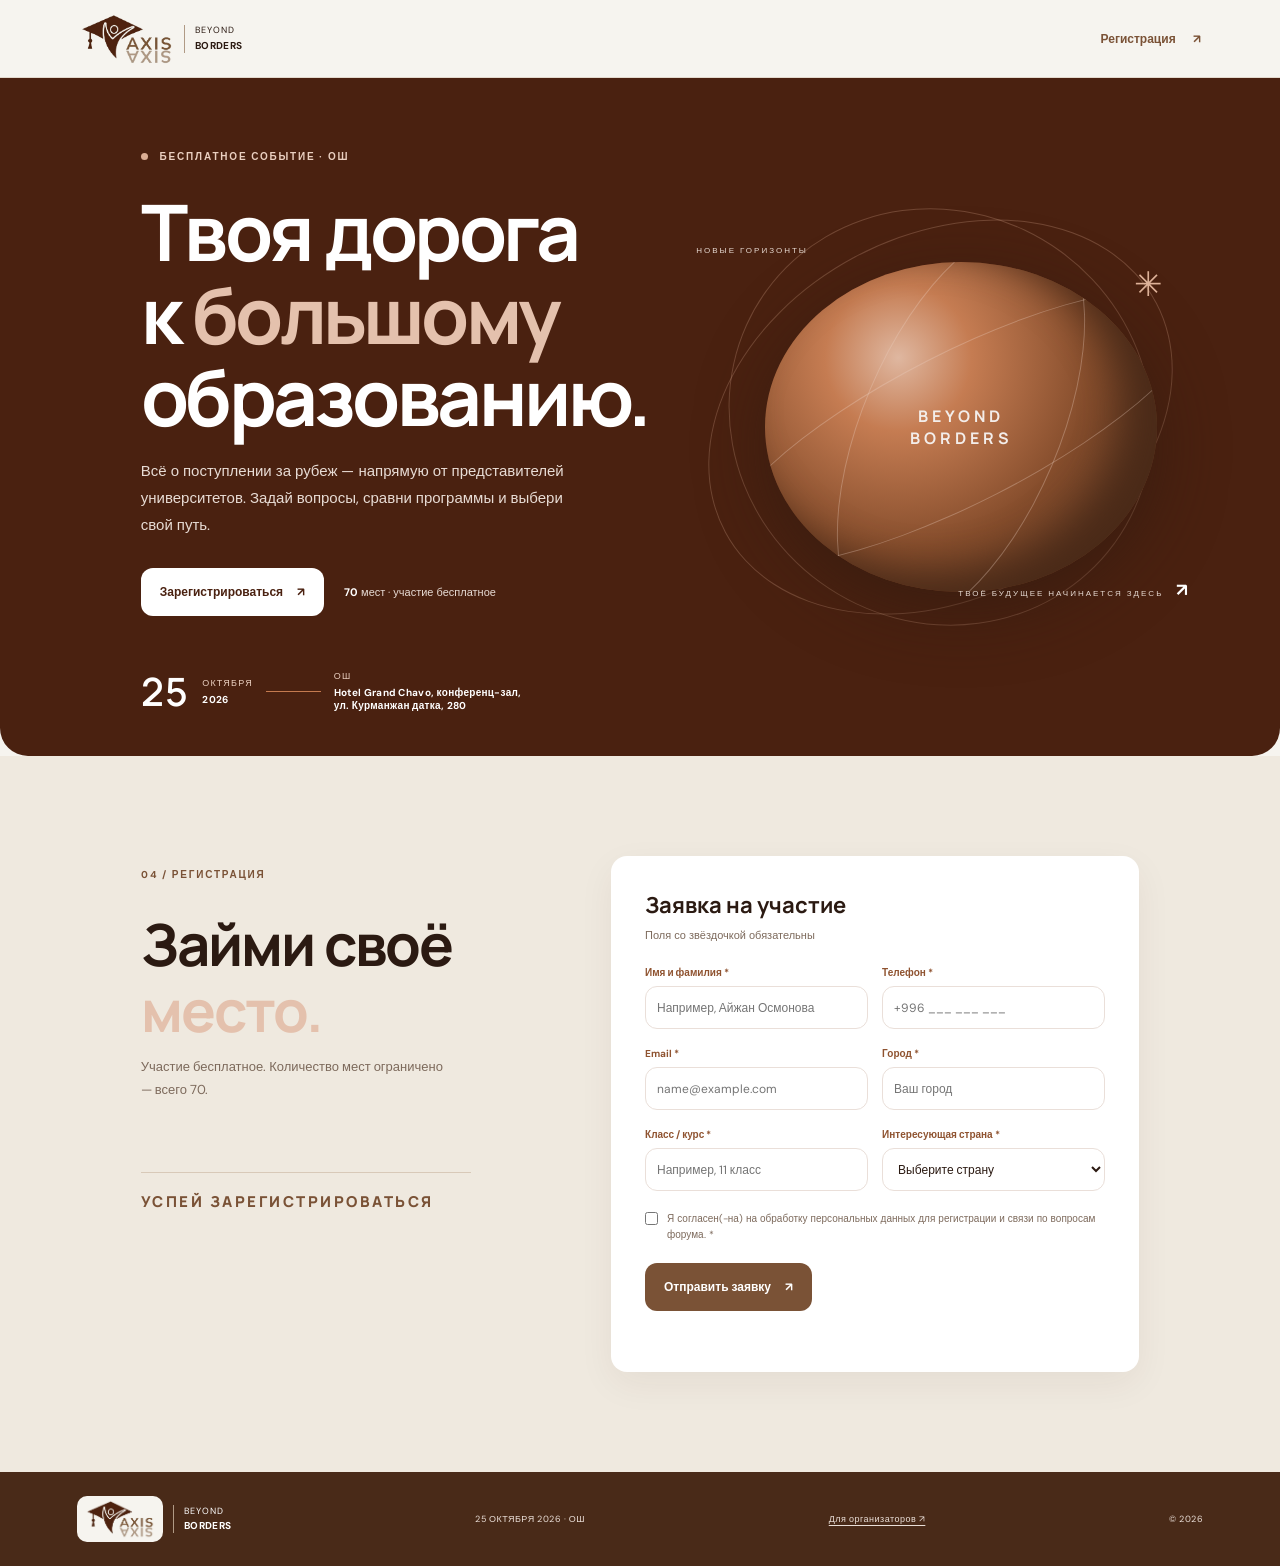
==== index.html @ db264071 "Add files via upload" ====
<!doctype html>
<html lang="ru">
<head>
  <meta charset="utf-8"><meta name="viewport" content="width=device-width,initial-scale=1">
  <meta name="theme-color" content="#f6f4ef"><meta name="description" content="Бесплатный форум BEYOND BORDERS — 25 октября 2026 года в Оше, Hotel Grand Chavo.">
  <title>BEYOND BORDERS — форум AXIS — Ош, 25 октября 2026</title>
  <link rel="icon" href="logo.png"><link rel="stylesheet" href="style.css">
</head>
<body>
<header class="topbar"><a class="brand" href="#home" aria-label="Главная"><img class="logo" src="logo.png" alt="AXIS"><span class="brand-rule"></span><span>BEYOND<br><b>BORDERS</b></span></a><a class="nav-cta" href="#register">Регистрация <span>↗</span></a></header>
<main id="home">
<section class="hero"><div class="hero-inner"><div class="eyebrow"><i></i> БЕСПЛАТНОЕ СОБЫТИЕ · ОШ</div><h1>Твоя дорога<br>к <em>большому</em><br>образованию.</h1><p class="hero-copy">Всё о поступлении за рубеж — напрямую от представителей университетов. Задай вопросы, сравни программы и выбери свой путь.</p><div class="hero-actions"><a class="button button-light" href="#register">Зарегистрироваться <span>↗</span></a><span class="seats"><b>70</b> мест · участие бесплатное</span></div><div class="hero-date"><span>25</span><span>ОКТЯБРЯ<br><b>2026</b></span><span class="date-line"></span><span>ОШ<br><b>Hotel Grand Chavo, конференц-зал,<br>ул. Курманжан датка, 280</b></span></div></div><div class="hero-art" aria-hidden="true"><div class="orbit orbit-one"></div><div class="orbit orbit-two"></div><div class="globe"><span>BEYOND<br>BORDERS</span></div><div class="art-label label-top">НОВЫЕ ГОРИЗОНТЫ</div><div class="art-label label-bottom">ТВОЁ БУДУЩЕЕ НАЧИНАЕТСЯ ЗДЕСЬ <b>↗</b></div><div class="art-cross">✳</div></div></section>
<section class="register section" id="register"><div class="register-copy"><div class="section-kicker">04 / РЕГИСТРАЦИЯ</div><h2>Займи своё<br><em>место.</em></h2><p>Участие бесплатное. Количество мест ограничено — всего 70.</p><div class="capacity"><b class="hurry">УСПЕЙ ЗАРЕГИСТРИРОВАТЬСЯ</b></div></div><form id="registrationForm" class="form-card"><h3>Заявка на участие</h3><p class="form-sub">Поля со звёздочкой обязательны</p><div class="form-grid"><label>Имя и фамилия *<input name="name" required autocomplete="name" placeholder="Например, Айжан Осмонова"></label><label>Телефон *<input name="phone" required type="tel" autocomplete="tel" placeholder="+996 ___ ___ ___"></label><label>Email *<input name="email" type="email" required autocomplete="email" placeholder="name@example.com"></label><label>Город *<input name="city" required autocomplete="address-level2" placeholder="Ваш город"></label><label>Класс / курс *<input name="grade" required placeholder="Например, 11 класс"></label><label>Интересующая страна *<select name="country" required><option value="" disabled selected>Выберите страну</option><option>Великобритания</option><option>Германия</option><option>Турция</option><option>Южная Корея</option><option>США</option><option>Канада</option><option>Япония</option><option>Китай</option><option>Другая страна</option><option>Пока не определился(-ась)</option></select></label></div><label class="consent"><input name="consent" type="checkbox" required><span>Я согласен(-на) на обработку персональных данных для регистрации и связи по вопросам форума. *</span></label><button class="button button-blue" type="submit">Отправить заявку <span>↗</span></button><p class="form-message" id="formMessage" role="status" aria-live="polite"></p></form></section>
</main><footer><a class="brand footer-brand" href="#home"><img class="logo" src="logo.png" alt="AXIS"><span class="brand-rule"></span><span>BEYOND<br><b>BORDERS</b></span></a><span>25 ОКТЯБРЯ 2026 · ОШ</span><a href="organizers.html">Для организаторов ↗</a><span>© 2026</span></footer><script src="config.js"></script><script src="app.js"></script></body></html>
---- style.css ----
@import url('https://fonts.googleapis.com/css2?family=DM+Sans:wght@400;500;600;700&family=Manrope:wght@400;500;600;700;800&display=swap');
:root{--navy:#603720;--blue:#884e2d;--ink:#3e2415;--muted:#b96b3e;--pale:#f9f6f4;--line:#ebe1db;--white:#fff}*{box-sizing:border-box}html{scroll-behavior:smooth;scroll-padding-top:85px}body{margin:0;color:var(--ink);font-family:'DM Sans',Arial,sans-serif}a{color:inherit;text-decoration:none}.topbar{height:78px;padding:0 6.2%;display:flex;align-items:center;justify-content:space-between;background:#fff}.brand{display:flex;align-items:center;gap:10px;font-size:9px;letter-spacing:1px;line-height:1.5}.brand b{font-size:10px;letter-spacing:.4px}.brand-mark{display:grid;place-items:center;width:36px;height:36px;color:white;background:var(--navy);font:800 14px Manrope}.topbar nav{display:flex;gap:35px;font-size:12px;color:#9b5933}.topbar nav a:hover,.footer-brand:hover{color:var(--blue)}.nav-cta{color:var(--blue);font-size:12px;font-weight:700}.nav-cta span,.button span{padding-left:14px}.hero{min-height:590px;background:var(--navy);color:#fff;position:relative;overflow:hidden;padding:72px 11% 38px;display:flex}.hero-inner{position:relative;z-index:2;width:54%;max-width:590px}.eyebrow,.section-kicker{font-size:10px;letter-spacing:1.8px;font-weight:700}.eyebrow{color:#eacfc0}.eyebrow i{display:inline-block;width:7px;height:7px;background:#dbae94;border-radius:50%;margin-right:8px}.hero h1,.register h2{font:700 clamp(46px,6.3vw,78px)/1.06 Manrope,sans-serif;letter-spacing:-3.5px;margin:27px 0 20px}.hero h1 em,.register h2 em{font-style:normal;color:#e4c1ad}.hero-copy{font-size:15px;line-height:1.8;color:#e8dcd5;max-width:425px}.hero-actions{display:flex;align-items:center;gap:20px;margin-top:29px}.button{border:0;display:inline-flex;justify-content:space-between;align-items:center;cursor:pointer;font:700 12px 'DM Sans';padding:16px 19px}.button-light{background:#fff;color:var(--navy)}.button:hover{transform:translateY(-1px)}.seats{font-size:11px;color:#e8dcd5}.seats b{color:#fff}.hero-date{margin-top:48px;display:flex;align-items:center;gap:13px;color:#eacfc0;font-size:9px;letter-spacing:1.2px}.hero-date>span:first-child{font:600 39px Manrope;color:#fff}.hero-date b{display:inline-block;color:#fff;margin-top:4px;font-size:10px;letter-spacing:.3px}.date-line{width:55px;height:1px;background:#c47a4f}.hero-art{position:absolute;right:7%;top:50%;width:39vw;height:420px;max-width:510px;transform:translateY(-50%)}.globe{position:absolute;inset:55px 33px 35px 74px;border-radius:50%;background:radial-gradient(circle at 34% 29%,#dfb7a0 0,#c57c52 21%,#854d2c 55%,#623921 75%);box-shadow:inset -31px -17px 40px #4a2a18,0 20px 65px #2f1b1090;display:grid;place-items:center;overflow:hidden}.globe:before,.globe:after{content:"";position:absolute;border:1px solid #eacfc055;border-radius:50%;width:135%;height:45%;transform:rotate(-27deg)}.globe:after{width:50%;height:130%;transform:rotate(23deg)}.globe span{font:700 16px/1.4 Manrope;letter-spacing:4px;text-align:center;color:#f3edea;z-index:1}.orbit{position:absolute;inset:28px 5px;border:1px solid #dbad9344;border-radius:50%;transform:rotate(-28deg)}.orbit-two{inset:5px 34px;transform:rotate(36deg)}.art-label{position:absolute;font-size:8px;letter-spacing:2px;color:#e7dad2}.label-top{top:38px;left:5px}.label-bottom{bottom:25px;right:0}.label-bottom b{font-size:18px;padding-left:9px;color:white}.art-cross{position:absolute;right:28px;top:55px;color:#ddb198;font-size:34px}.hero-index{position:absolute;right:6%;bottom:23px;color:#e3c0ac;font-size:9px;letter-spacing:2px}.section{padding:100px 11%}.section-kicker{color:var(--blue)}.intro-content,.section-heading{display:flex;justify-content:space-between;align-items:flex-end;gap:40px}.intro h2,.section h2{font:700 clamp(36px,4.6vw,56px)/1.13 Manrope;letter-spacing:-2px;margin:30px 0 0}.intro h2 span,.section h2 span{color:#d59f80}.intro-content>div{max-width:420px}.intro-content p{font-size:13px;color:var(--muted);line-height:1.8}.intro-content .lead{font-size:17px;color:var(--ink);font-weight:600}.text-link{display:inline-block;margin-top:13px;font-size:12px;color:var(--blue);font-weight:700}.text-link b{padding-left:10px}.stats{margin-top:75px;padding-top:24px;border-top:1px solid var(--line);display:grid;grid-template-columns:repeat(4,1fr)}.stats div{display:flex;align-items:center;gap:14px}.stats b{font:700 29px Manrope;color:var(--blue)}.stats span{font-size:10px;line-height:1.6;color:var(--muted)}.program{background:var(--pale)}.section-heading{margin:18px 0 38px}.section-heading h2{margin:0}.section-heading>p{font-size:11px;line-height:1.8;color:var(--muted);text-align:right}.schedule{border-top:1px solid #e6d9d1}.schedule article{display:grid;grid-template-columns:115px 1fr 40px;align-items:center;padding:20px 4px;border-bottom:1px solid #e6d9d1}.schedule time{font:700 18px Manrope;color:var(--blue)}.schedule h3{font:700 14px Manrope;margin:0 0 5px}.schedule p{font-size:11px;color:var(--muted);margin:0}.schedule article>span{font-size:10px;color:#d6a284;text-align:right}.note{font-size:10px;color:#c78158;margin-top:15px}.uni-grid{display:grid;grid-template-columns:repeat(3,1fr);border-top:1px solid var(--line);border-left:1px solid var(--line)}.uni-card{min-height:146px;padding:23px;border-right:1px solid var(--line);border-bottom:1px solid var(--line);display:flex;flex-direction:column;justify-content:space-between}.uni-card>span{font-size:9px;letter-spacing:1.4px;color:#cc8b65}.uni-card b{font:700 17px Manrope}.uni-card small{color:#ce906c;font-size:10px}.register{background:#f8f5f3;display:grid;grid-template-columns:.85fr 1.15fr;gap:8%;align-items:start}.register-copy{padding-top:12px}.register h2{color:var(--ink);font-size:58px;margin-top:30px}.register-copy>p{max-width:310px;color:var(--muted);font-size:13px;line-height:1.8}.capacity{margin-top:70px;max-width:330px}.capacity>div:first-child{display:flex;justify-content:space-between;font-size:10px;color:var(--muted)}.capacity b{color:var(--blue)}.capacity-track{height:4px;background:#ebe0d9;margin-top:12px}.capacity-track i{display:block;width:0;height:100%;background:var(--blue);transition:width .3s}.form-card{background:white;padding:34px;box-shadow:0 14px 40px #60372010}.form-card h3{font:700 22px Manrope;margin:0}.form-sub{font-size:11px;color:var(--muted);margin:8px 0 24px}.form-grid{display:grid;grid-template-columns:1fr 1fr;gap:18px 14px}.form-grid label{font-size:10px;font-weight:700;color:#8f5330}.form-grid input,.form-grid select,.login-box input{display:block;width:100%;height:43px;border:1px solid #eadfd9;background:#fff;margin-top:7px;padding:0 11px;color:var(--ink);font:12px 'DM Sans';border-radius:0}.form-grid input:focus,.form-grid select:focus,.login-box input:focus{outline:2px solid #d5a081;outline-offset:1px}.consent{display:flex;align-items:flex-start;gap:9px;margin:20px 0;font-size:10px;line-height:1.6;color:var(--muted)}.consent input{margin:1px 0 0;accent-color:var(--blue)}.button-blue{background:var(--blue);color:#fff}.form-message{font-size:12px;color:#673b22;min-height:17px;margin:10px 0 0}.privacy-hint{display:block;color:#cc8c67;font-size:9px;line-height:1.6;margin-top:7px}footer{background:#492a18;color:#eaded7;padding:24px 6%;display:flex;align-items:center;justify-content:space-between;font-size:9px;letter-spacing:.5px}.footer-brand{color:#fff}.footer-brand .brand-mark{background:#fff;color:var(--navy)}footer>a:not(.brand){text-decoration:underline;text-underline-offset:3px}.admin-page{background:var(--pale);min-height:100vh}.admin-main{max-width:1180px;margin:0 auto;padding:58px 28px}.admin-head{display:flex;justify-content:space-between;align-items:flex-start}.admin-head h1{font:700 38px Manrope;margin:16px 0}.admin-head p{font-size:12px;color:var(--muted)}.admin-head .text-link{margin-top:10px}.login-box{max-width:420px;background:white;padding:30px;margin:45px auto;box-shadow:0 10px 40px #60372010}.login-box h2{font:700 20px Manrope;margin:0 0 8px}.login-box p{color:var(--muted);font-size:12px}.login-box label{font-size:11px;font-weight:700}.login-box button{margin-top:17px}.warning{background:#f3ece8;border-left:3px solid #c27447;padding:12px;color:#6d3f24;font-size:11px;line-height:1.7}.admin-content{margin-top:28px;background:#fff;padding:25px;overflow:auto}.admin-tools{display:flex;gap:10px;margin:20px 0}.admin-tools input,.admin-tools select{padding:11px;border:1px solid var(--line);font:12px 'DM Sans';min-width:180px}.admin-tools .button{padding:11px 16px}.table-wrap{overflow:auto}table{width:100%;border-collapse:collapse;font-size:11px;white-space:nowrap}th,td{text-align:left;border-bottom:1px solid var(--line);padding:13px 10px}th{font-size:10px;color:var(--muted);background:#fbf9f8}.empty-row{text-align:center;color:var(--muted);padding:35px}.admin-count{font-weight:700;color:var(--blue);font-size:12px}
@media(max-width:760px){.topbar{height:66px;padding:0 5%}.topbar nav{gap:14px}.topbar nav a{font-size:10px}.nav-cta{font-size:0}.nav-cta span{font-size:16px}.hero{padding:58px 7% 35px;min-height:670px}.hero-inner{width:100%}.hero h1{font-size:58px}.hero-copy{max-width:390px}.hero-art{opacity:.26;right:-80px;top:54%;width:380px;height:330px}.hero-date{margin-top:37px}.section{padding:75px 7%}.intro-content{align-items:flex-start;flex-direction:column;gap:22px}.intro-content>div{max-width:none}.stats{grid-template-columns:1fr 1fr;gap:22px}.section-heading{align-items:flex-start}.section-heading h2{font-size:39px}.uni-grid{grid-template-columns:1fr 1fr}.uni-card{min-height:130px;padding:16px}.register{grid-template-columns:1fr;gap:30px}.capacity{margin-top:30px}.register h2{font-size:52px}.form-card{padding:25px}footer{flex-wrap:wrap;gap:18px}.admin-main{padding:40px 5%}.admin-content{padding:16px}.admin-tools{flex-wrap:wrap}}
@media(max-width:430px){.topbar nav a:nth-child(2){display:none}.hero h1{font-size:51px}.hero-actions{align-items:flex-start;flex-direction:column}.hero-date{gap:9px}.date-line{width:26px}.hero-date>span:last-child{font-size:8px}.section-heading{flex-direction:column;gap:9px}.section-heading>p{text-align:left}.schedule article{grid-template-columns:64px 1fr 24px}.schedule time{font-size:15px}.schedule h3{font-size:12px}.schedule p{line-height:1.6}.form-grid{grid-template-columns:1fr}.form-card{padding:21px}.uni-card b{font-size:14px}footer{font-size:8px}}
@media(prefers-reduced-motion:reduce){*,*::before,*::after{scroll-behavior:auto!important;transition:none!important}}

/* AXIS style */
:root{--navy:#4a2110;--blue:#7a5236;--ink:#2b1a12;--muted:#7d6a5c;--pale:#f6f4ef;--line:#e3d9cd}
body,.topbar{background:#f6f4ef}.topbar{border-bottom:1px solid #e3d9cd}.admin-page{background:#f6f4ef}
.axis-mark{font:800 22px Manrope,sans-serif;letter-spacing:-1px;color:var(--navy)}.brand-rule{width:1px;height:28px;background:#b09a85}
.footer-brand .axis-mark{color:#fff}.footer-brand .brand-rule{background:#b09a85}
.button,.form-grid input,.form-grid select,.login-box input,.admin-tools input,.admin-tools select{border-radius:12px}
.form-card,.login-box,.admin-content,.warning,.uni-card:first-child{border-radius:16px}.form-card,.login-box{box-shadow:0 12px 36px #4a21100f}
.hero{border-radius:0 0 28px 28px}.register,.program{background:#efe9df}.warning{background:#f7ecd8}
.button-light{color:var(--navy)}h1,h2,.hero h1{text-transform:none}

.button,button,input,select,textarea{font-family:'DM Sans',Arial,sans-serif!important}
.topbar{justify-content:space-between}

.logo{height:54px;width:auto;display:block}
.footer-brand .logo{height:46px;background:#f6f4ef;border-radius:10px;padding:3px 8px;mix-blend-mode:normal}
.hurry{display:block;border-top:1px solid #d8c9b8;padding-top:18px;font:800 15px Manrope,Arial,sans-serif;letter-spacing:2.5px;color:var(--navy)}
.del{border:0;background:#f3e7e2;color:#b63a30;border-radius:8px;width:28px;height:28px;cursor:pointer;font-size:12px}.del:hover{background:#b63a30;color:#fff}
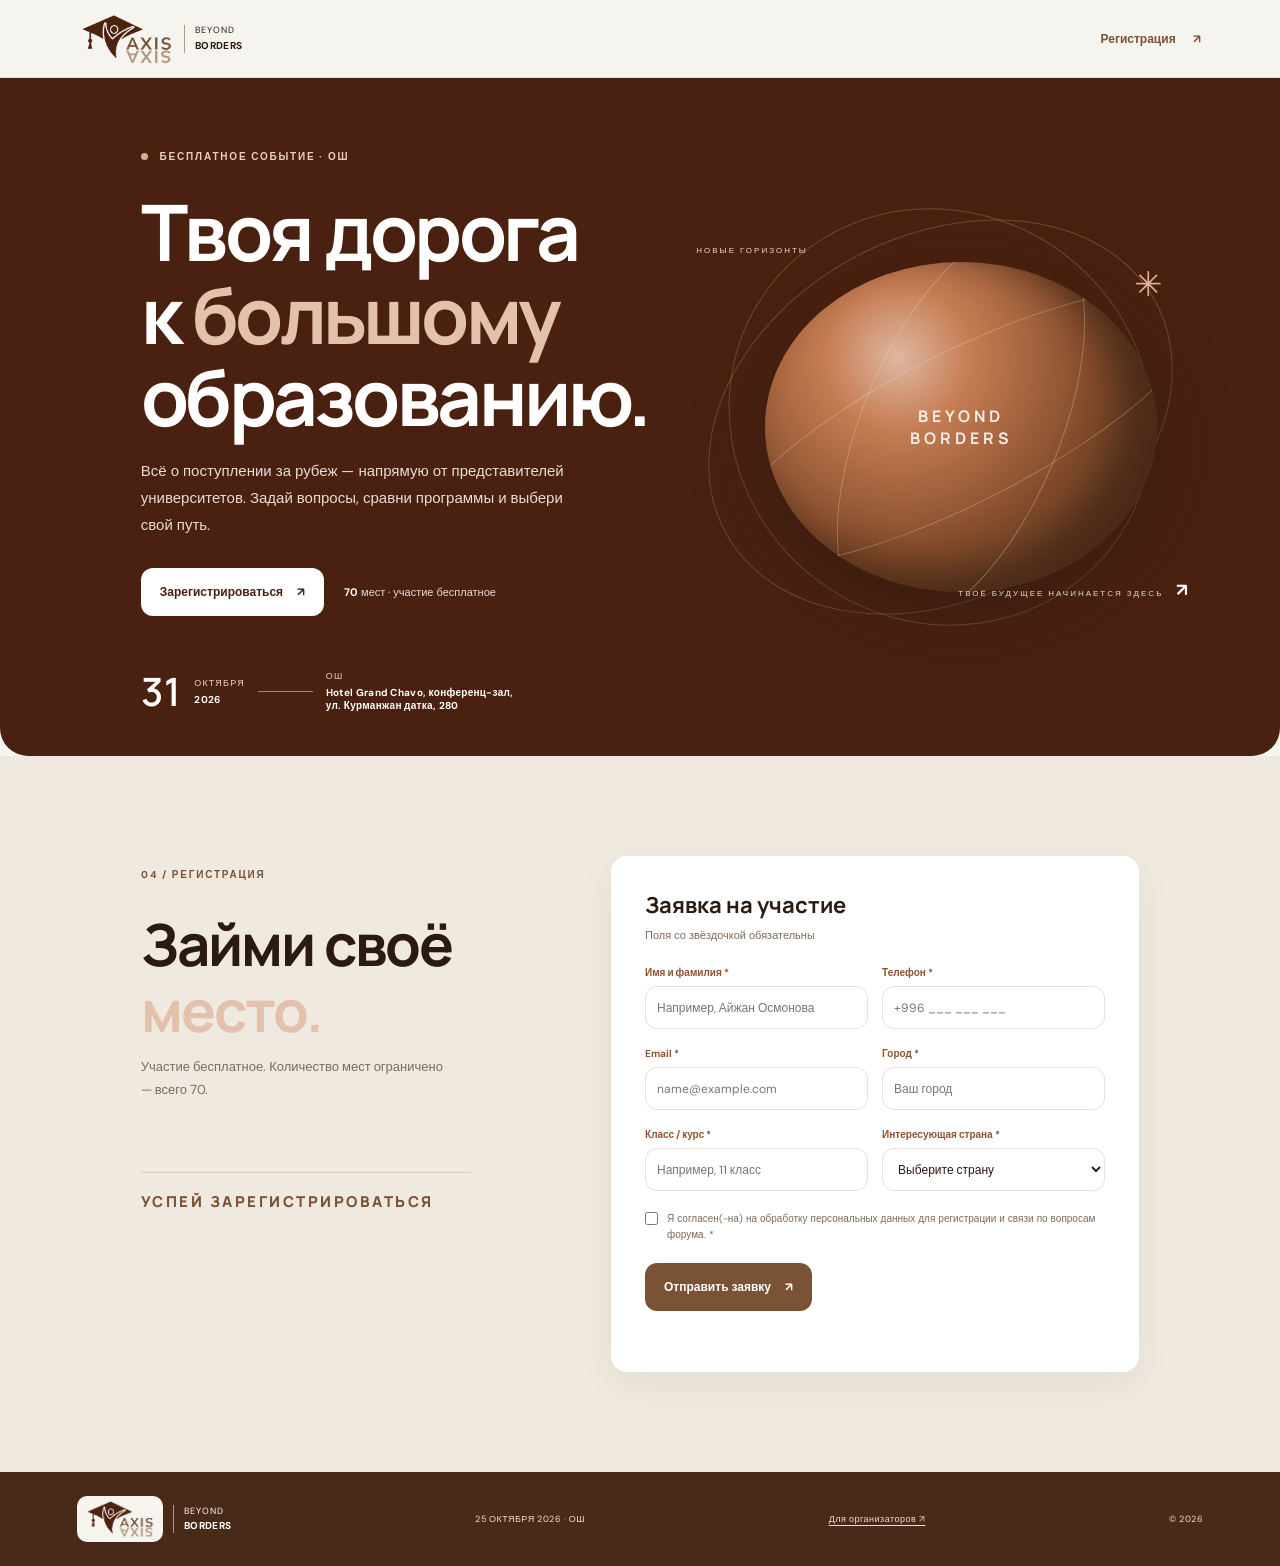
==== commit 22fabed2: "Update event date to October 31, 2026" ====
--- a/index.html
+++ b/index.html
@@ -2,13 +2,13 @@
 <html lang="ru">
 <head>
   <meta charset="utf-8"><meta name="viewport" content="width=device-width,initial-scale=1">
-  <meta name="theme-color" content="#f6f4ef"><meta name="description" content="Бесплатный форум BEYOND BORDERS — 25 октября 2026 года в Оше, Hotel Grand Chavo.">
-  <title>BEYOND BORDERS — форум AXIS — Ош, 25 октября 2026</title>
+  <meta name="theme-color" content="#f6f4ef"><meta name="description" content="Бесплатный форум BEYOND BORDERS — 31 октября 2026 года в Оше, Hotel Grand Chavo.">
+  <title>BEYOND BORDERS — форум AXIS — Ош, 31 октября 2026</title>
   <link rel="icon" href="logo.png"><link rel="stylesheet" href="style.css">
 </head>
 <body>
 <header class="topbar"><a class="brand" href="#home" aria-label="Главная"><img class="logo" src="logo.png" alt="AXIS"><span class="brand-rule"></span><span>BEYOND<br><b>BORDERS</b></span></a><a class="nav-cta" href="#register">Регистрация <span>↗</span></a></header>
 <main id="home">
-<section class="hero"><div class="hero-inner"><div class="eyebrow"><i></i> БЕСПЛАТНОЕ СОБЫТИЕ · ОШ</div><h1>Твоя дорога<br>к <em>большому</em><br>образованию.</h1><p class="hero-copy">Всё о поступлении за рубеж — напрямую от представителей университетов. Задай вопросы, сравни программы и выбери свой путь.</p><div class="hero-actions"><a class="button button-light" href="#register">Зарегистрироваться <span>↗</span></a><span class="seats"><b>70</b> мест · участие бесплатное</span></div><div class="hero-date"><span>25</span><span>ОКТЯБРЯ<br><b>2026</b></span><span class="date-line"></span><span>ОШ<br><b>Hotel Grand Chavo, конференц-зал,<br>ул. Курманжан датка, 280</b></span></div></div><div class="hero-art" aria-hidden="true"><div class="orbit orbit-one"></div><div class="orbit orbit-two"></div><div class="globe"><span>BEYOND<br>BORDERS</span></div><div class="art-label label-top">НОВЫЕ ГОРИЗОНТЫ</div><div class="art-label label-bottom">ТВОЁ БУДУЩЕЕ НАЧИНАЕТСЯ ЗДЕСЬ <b>↗</b></div><div class="art-cross">✳</div></div></section>
+<section class="hero"><div class="hero-inner"><div class="eyebrow"><i></i> БЕСПЛАТНОЕ СОБЫТИЕ · ОШ</div><h1>Твоя дорога<br>к <em>большому</em><br>образованию.</h1><p class="hero-copy">Всё о поступлении за рубеж — напрямую от представителей университетов. Задай вопросы, сравни программы и выбери свой путь.</p><div class="hero-actions"><a class="button button-light" href="#register">Зарегистрироваться <span>↗</span></a><span class="seats"><b>70</b> мест · участие бесплатное</span></div><div class="hero-date"><span>31</span><span>ОКТЯБРЯ<br><b>2026</b></span><span class="date-line"></span><span>ОШ<br><b>Hotel Grand Chavo, конференц-зал,<br>ул. Курманжан датка, 280</b></span></div></div><div class="hero-art" aria-hidden="true"><div class="orbit orbit-one"></div><div class="orbit orbit-two"></div><div class="globe"><span>BEYOND<br>BORDERS</span></div><div class="art-label label-top">НОВЫЕ ГОРИЗОНТЫ</div><div class="art-label label-bottom">ТВОЁ БУДУЩЕЕ НАЧИНАЕТСЯ ЗДЕСЬ <b>↗</b></div><div class="art-cross">✳</div></div></section>
 <section class="register section" id="register"><div class="register-copy"><div class="section-kicker">04 / РЕГИСТРАЦИЯ</div><h2>Займи своё<br><em>место.</em></h2><p>Участие бесплатное. Количество мест ограничено — всего 70.</p><div class="capacity"><b class="hurry">УСПЕЙ ЗАРЕГИСТРИРОВАТЬСЯ</b></div></div><form id="registrationForm" class="form-card"><h3>Заявка на участие</h3><p class="form-sub">Поля со звёздочкой обязательны</p><div class="form-grid"><label>Имя и фамилия *<input name="name" required autocomplete="name" placeholder="Например, Айжан Осмонова"></label><label>Телефон *<input name="phone" required type="tel" autocomplete="tel" placeholder="+996 ___ ___ ___"></label><label>Email *<input name="email" type="email" required autocomplete="email" placeholder="name@example.com"></label><label>Город *<input name="city" required autocomplete="address-level2" placeholder="Ваш город"></label><label>Класс / курс *<input name="grade" required placeholder="Например, 11 класс"></label><label>Интересующая страна *<select name="country" required><option value="" disabled selected>Выберите страну</option><option>Великобритания</option><option>Германия</option><option>Турция</option><option>Южная Корея</option><option>США</option><option>Канада</option><option>Япония</option><option>Китай</option><option>Другая страна</option><option>Пока не определился(-ась)</option></select></label></div><label class="consent"><input name="consent" type="checkbox" required><span>Я согласен(-на) на обработку персональных данных для регистрации и связи по вопросам форума. *</span></label><button class="button button-blue" type="submit">Отправить заявку <span>↗</span></button><p class="form-message" id="formMessage" role="status" aria-live="polite"></p></form></section>
-</main><footer><a class="brand footer-brand" href="#home"><img class="logo" src="logo.png" alt="AXIS"><span class="brand-rule"></span><span>BEYOND<br><b>BORDERS</b></span></a><span>25 ОКТЯБРЯ 2026 · ОШ</span><a href="organizers.html">Для организаторов ↗</a><span>© 2026</span></footer><script src="config.js"></script><script src="app.js"></script></body></html>+</main><footer><a class="brand footer-brand" href="#home"><img class="logo" src="logo.png" alt="AXIS"><span class="brand-rule"></span><span>BEYOND<br><b>BORDERS</b></span></a><span>25 ОКТЯБРЯ 2026 · ОШ</span><a href="organizers.html">Для организаторов ↗</a><span>© 2026</span></footer><script src="config.js"></script><script src="app.js"></script></body></html>
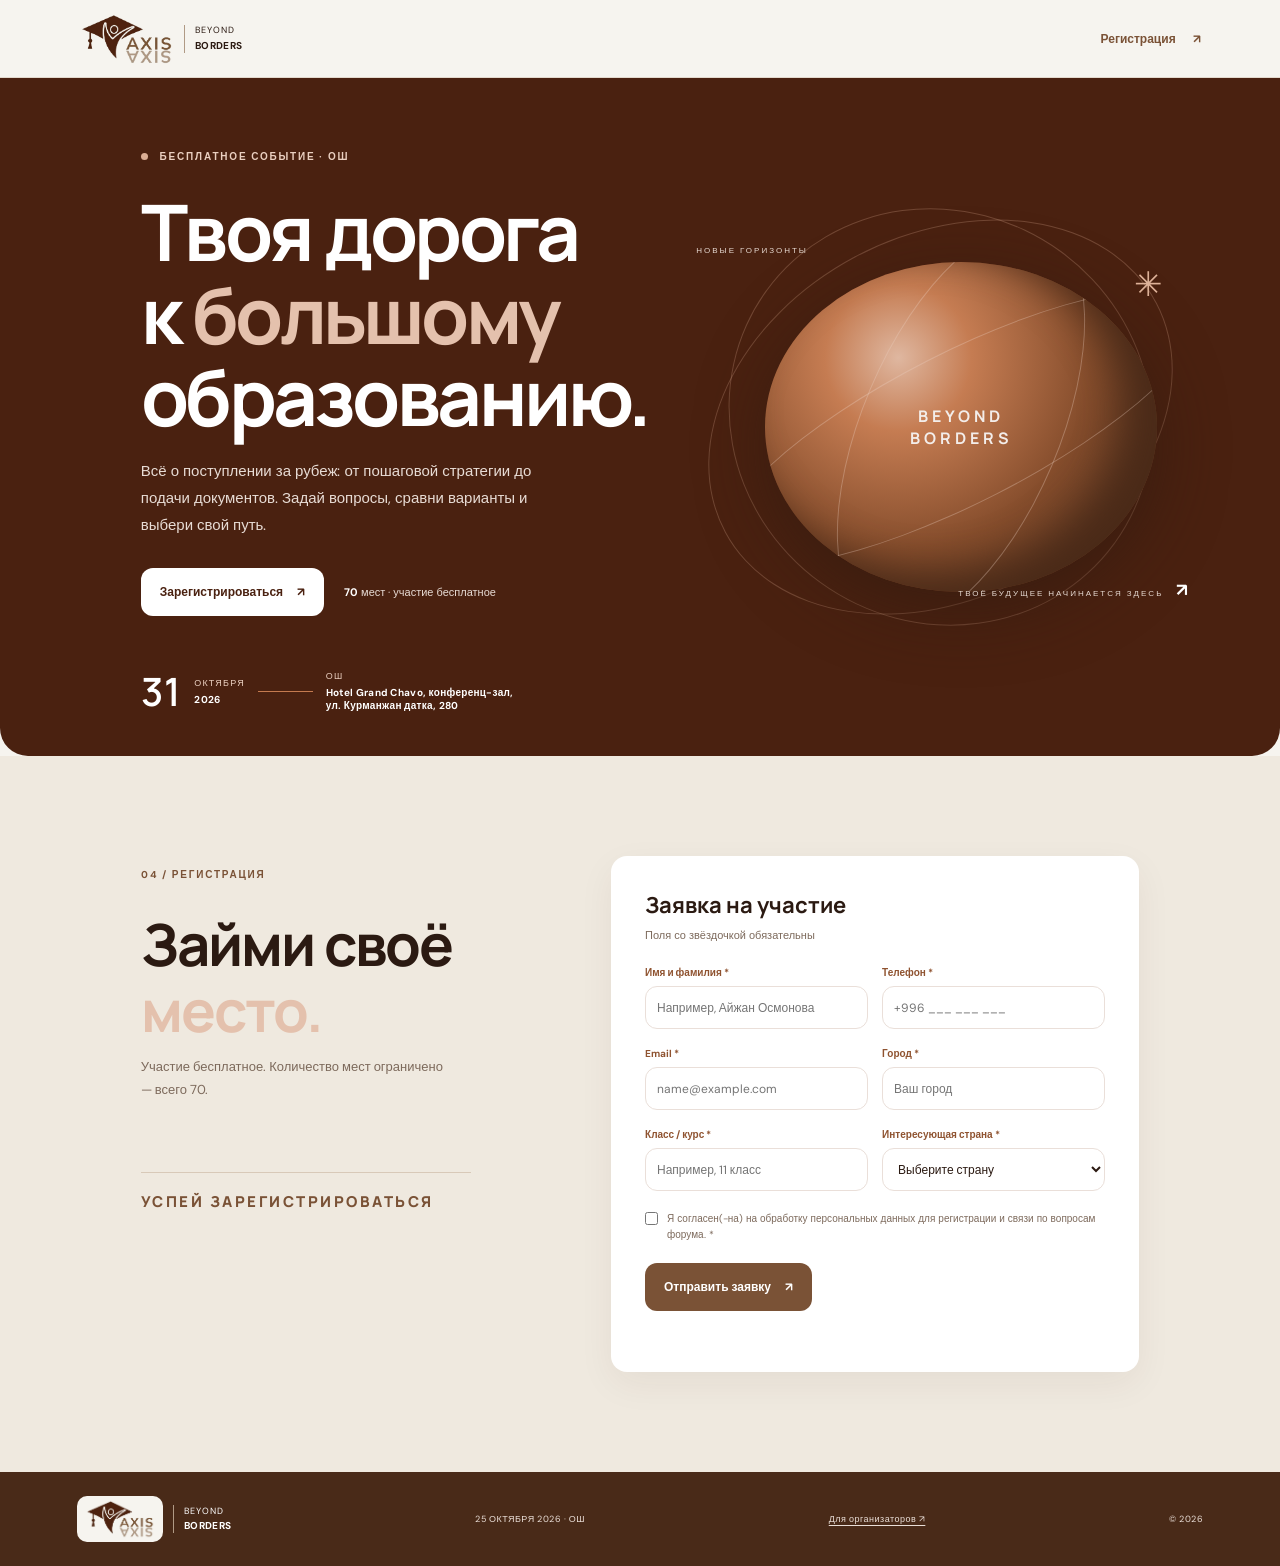
==== commit b0cf6158: "Revise hero section and registration information Updated the hero section content and registration d" ====
--- a/index.html
+++ b/index.html
@@ -9,6 +9,6 @@
 <body>
 <header class="topbar"><a class="brand" href="#home" aria-label="Главная"><img class="logo" src="logo.png" alt="AXIS"><span class="brand-rule"></span><span>BEYOND<br><b>BORDERS</b></span></a><a class="nav-cta" href="#register">Регистрация <span>↗</span></a></header>
 <main id="home">
-<section class="hero"><div class="hero-inner"><div class="eyebrow"><i></i> БЕСПЛАТНОЕ СОБЫТИЕ · ОШ</div><h1>Твоя дорога<br>к <em>большому</em><br>образованию.</h1><p class="hero-copy">Всё о поступлении за рубеж — напрямую от представителей университетов. Задай вопросы, сравни программы и выбери свой путь.</p><div class="hero-actions"><a class="button button-light" href="#register">Зарегистрироваться <span>↗</span></a><span class="seats"><b>70</b> мест · участие бесплатное</span></div><div class="hero-date"><span>31</span><span>ОКТЯБРЯ<br><b>2026</b></span><span class="date-line"></span><span>ОШ<br><b>Hotel Grand Chavo, конференц-зал,<br>ул. Курманжан датка, 280</b></span></div></div><div class="hero-art" aria-hidden="true"><div class="orbit orbit-one"></div><div class="orbit orbit-two"></div><div class="globe"><span>BEYOND<br>BORDERS</span></div><div class="art-label label-top">НОВЫЕ ГОРИЗОНТЫ</div><div class="art-label label-bottom">ТВОЁ БУДУЩЕЕ НАЧИНАЕТСЯ ЗДЕСЬ <b>↗</b></div><div class="art-cross">✳</div></div></section>
+<section class="hero"><div class="hero-inner"><div class="eyebrow"><i></i> БЕСПЛАТНОЕ СОБЫТИЕ · ОШ</div><h1>Твоя дорога<br>к <em>большому</em><br>образованию.</h1><p class="hero-copy">Всё о поступлении за рубеж: от пошаговой стратегии до подачи документов. Задай вопросы, сравни варианты и выбери свой путь.</p><div class="hero-actions"><a class="button button-light" href="#register">Зарегистрироваться <span>↗</span></a><span class="seats"><b>70</b> мест · участие бесплатное</span></div><div class="hero-date"><span>31</span><span>ОКТЯБРЯ<br><b>2026</b></span><span class="date-line"></span><span>ОШ<br><b>Hotel Grand Chavo, конференц-зал,<br>ул. Курманжан датка, 280</b></span></div></div><div class="hero-art" aria-hidden="true"><div class="orbit orbit-one"></div><div class="orbit orbit-two"></div><div class="globe"><span>BEYOND<br>BORDERS</span></div><div class="art-label label-top">НОВЫЕ ГОРИЗОНТЫ</div><div class="art-label label-bottom">ТВОЁ БУДУЩЕЕ НАЧИНАЕТСЯ ЗДЕСЬ <b>↗</b></div><div class="art-cross">✳</div></div></section>
 <section class="register section" id="register"><div class="register-copy"><div class="section-kicker">04 / РЕГИСТРАЦИЯ</div><h2>Займи своё<br><em>место.</em></h2><p>Участие бесплатное. Количество мест ограничено — всего 70.</p><div class="capacity"><b class="hurry">УСПЕЙ ЗАРЕГИСТРИРОВАТЬСЯ</b></div></div><form id="registrationForm" class="form-card"><h3>Заявка на участие</h3><p class="form-sub">Поля со звёздочкой обязательны</p><div class="form-grid"><label>Имя и фамилия *<input name="name" required autocomplete="name" placeholder="Например, Айжан Осмонова"></label><label>Телефон *<input name="phone" required type="tel" autocomplete="tel" placeholder="+996 ___ ___ ___"></label><label>Email *<input name="email" type="email" required autocomplete="email" placeholder="name@example.com"></label><label>Город *<input name="city" required autocomplete="address-level2" placeholder="Ваш город"></label><label>Класс / курс *<input name="grade" required placeholder="Например, 11 класс"></label><label>Интересующая страна *<select name="country" required><option value="" disabled selected>Выберите страну</option><option>Великобритания</option><option>Германия</option><option>Турция</option><option>Южная Корея</option><option>США</option><option>Канада</option><option>Япония</option><option>Китай</option><option>Другая страна</option><option>Пока не определился(-ась)</option></select></label></div><label class="consent"><input name="consent" type="checkbox" required><span>Я согласен(-на) на обработку персональных данных для регистрации и связи по вопросам форума. *</span></label><button class="button button-blue" type="submit">Отправить заявку <span>↗</span></button><p class="form-message" id="formMessage" role="status" aria-live="polite"></p></form></section>
 </main><footer><a class="brand footer-brand" href="#home"><img class="logo" src="logo.png" alt="AXIS"><span class="brand-rule"></span><span>BEYOND<br><b>BORDERS</b></span></a><span>25 ОКТЯБРЯ 2026 · ОШ</span><a href="organizers.html">Для организаторов ↗</a><span>© 2026</span></footer><script src="config.js"></script><script src="app.js"></script></body></html>
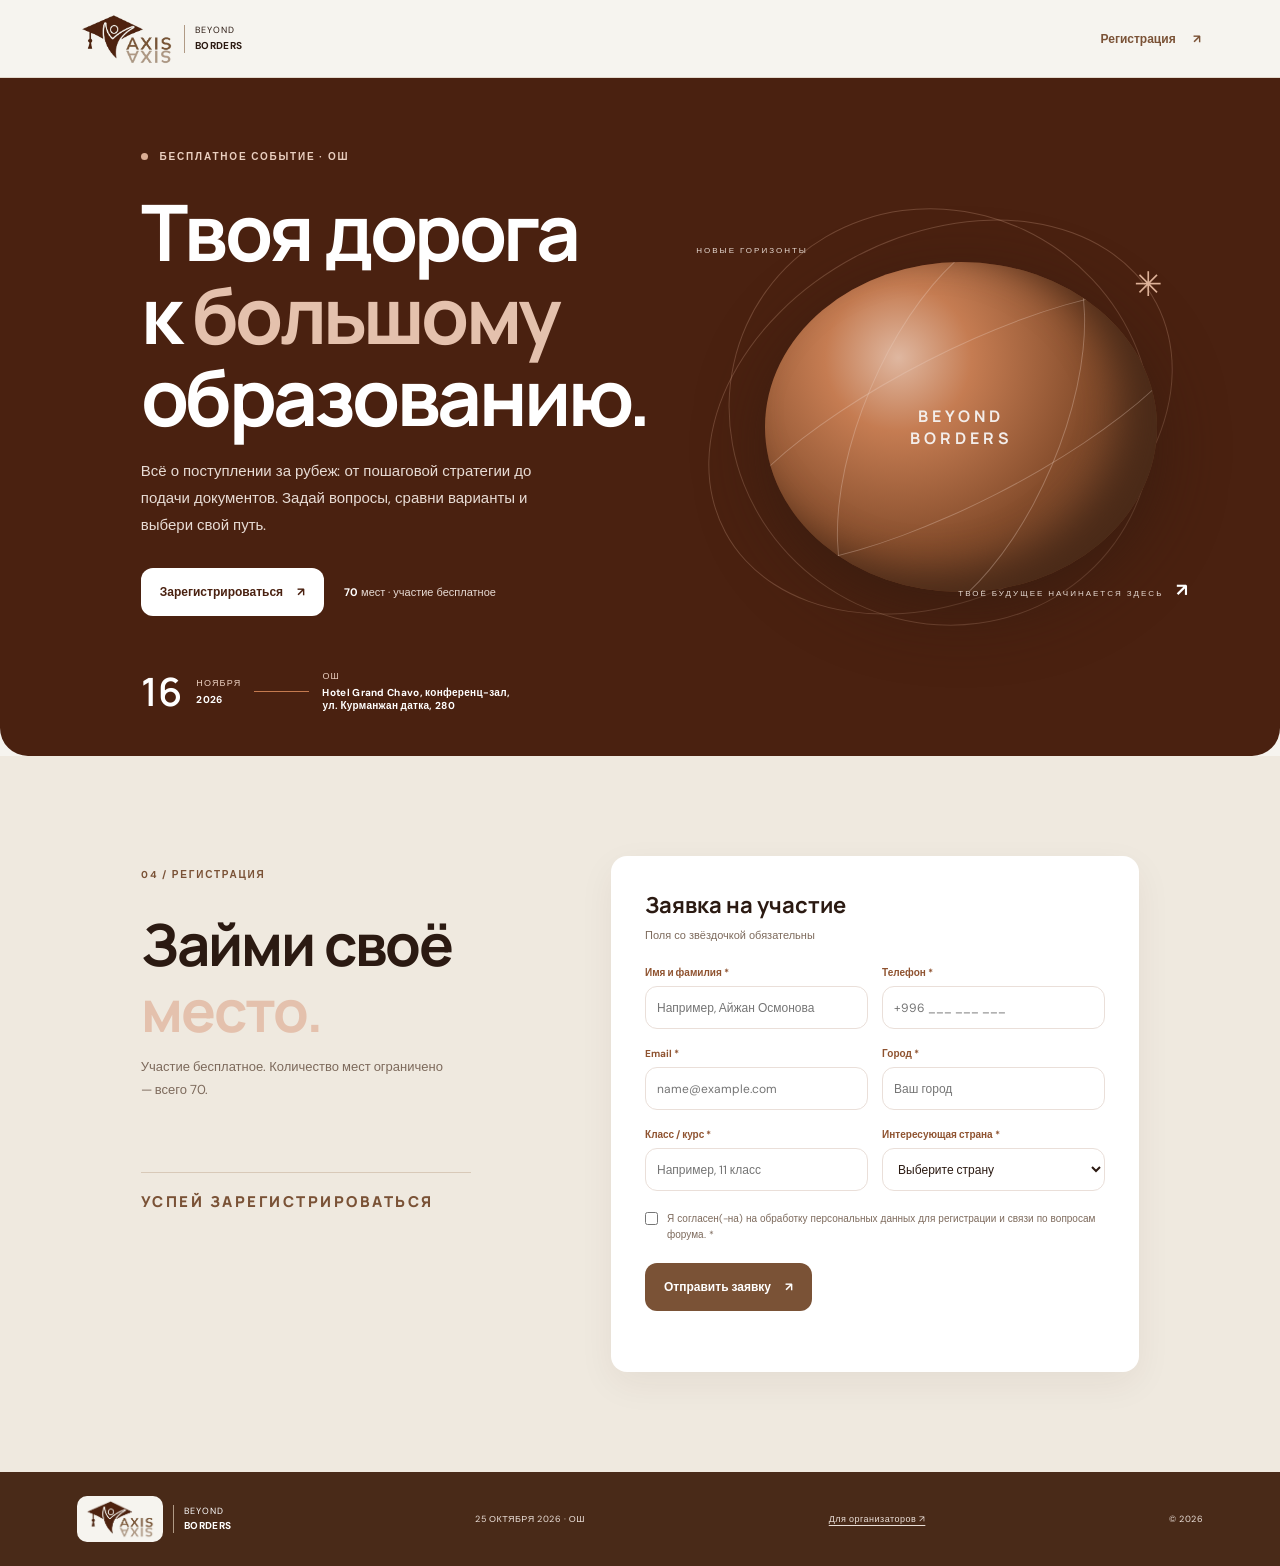
==== commit fdb4d8de: "Modify hero section for event updates Updated the hero section with new event details and registrati" ====
--- a/index.html
+++ b/index.html
@@ -2,13 +2,13 @@
 <html lang="ru">
 <head>
   <meta charset="utf-8"><meta name="viewport" content="width=device-width,initial-scale=1">
-  <meta name="theme-color" content="#f6f4ef"><meta name="description" content="Бесплатный форум BEYOND BORDERS — 31 октября 2026 года в Оше, Hotel Grand Chavo.">
-  <title>BEYOND BORDERS — форум AXIS — Ош, 31 октября 2026</title>
+  <meta name="theme-color" content="#f6f4ef"><meta name="description" content="Бесплатный форум BEYOND BORDERS — 16 Ноября 2026 года в Оше, Hotel Grand Chavo.">
+  <title>BEYOND BORDERS — форум AXIS — Ош, 16 Ноября 2026</title>
   <link rel="icon" href="logo.png"><link rel="stylesheet" href="style.css">
 </head>
 <body>
 <header class="topbar"><a class="brand" href="#home" aria-label="Главная"><img class="logo" src="logo.png" alt="AXIS"><span class="brand-rule"></span><span>BEYOND<br><b>BORDERS</b></span></a><a class="nav-cta" href="#register">Регистрация <span>↗</span></a></header>
 <main id="home">
-<section class="hero"><div class="hero-inner"><div class="eyebrow"><i></i> БЕСПЛАТНОЕ СОБЫТИЕ · ОШ</div><h1>Твоя дорога<br>к <em>большому</em><br>образованию.</h1><p class="hero-copy">Всё о поступлении за рубеж: от пошаговой стратегии до подачи документов. Задай вопросы, сравни варианты и выбери свой путь.</p><div class="hero-actions"><a class="button button-light" href="#register">Зарегистрироваться <span>↗</span></a><span class="seats"><b>70</b> мест · участие бесплатное</span></div><div class="hero-date"><span>31</span><span>ОКТЯБРЯ<br><b>2026</b></span><span class="date-line"></span><span>ОШ<br><b>Hotel Grand Chavo, конференц-зал,<br>ул. Курманжан датка, 280</b></span></div></div><div class="hero-art" aria-hidden="true"><div class="orbit orbit-one"></div><div class="orbit orbit-two"></div><div class="globe"><span>BEYOND<br>BORDERS</span></div><div class="art-label label-top">НОВЫЕ ГОРИЗОНТЫ</div><div class="art-label label-bottom">ТВОЁ БУДУЩЕЕ НАЧИНАЕТСЯ ЗДЕСЬ <b>↗</b></div><div class="art-cross">✳</div></div></section>
+<section class="hero"><div class="hero-inner"><div class="eyebrow"><i></i> БЕСПЛАТНОЕ СОБЫТИЕ · ОШ</div><h1>Твоя дорога<br>к <em>большому</em><br>образованию.</h1><p class="hero-copy">Всё о поступлении за рубеж: от пошаговой стратегии до подачи документов. Задай вопросы, сравни варианты и выбери свой путь.</p><div class="hero-actions"><a class="button button-light" href="#register">Зарегистрироваться <span>↗</span></a><span class="seats"><b>70</b> мест · участие бесплатное</span></div><div class="hero-date"><span>16</span><span>НОЯБРЯ<br><b>2026</b></span><span class="date-line"></span><span>ОШ<br><b>Hotel Grand Chavo, конференц-зал,<br>ул. Курманжан датка, 280</b></span></div></div><div class="hero-art" aria-hidden="true"><div class="orbit orbit-one"></div><div class="orbit orbit-two"></div><div class="globe"><span>BEYOND<br>BORDERS</span></div><div class="art-label label-top">НОВЫЕ ГОРИЗОНТЫ</div><div class="art-label label-bottom">ТВОЁ БУДУЩЕЕ НАЧИНАЕТСЯ ЗДЕСЬ <b>↗</b></div><div class="art-cross">✳</div></div></section>
 <section class="register section" id="register"><div class="register-copy"><div class="section-kicker">04 / РЕГИСТРАЦИЯ</div><h2>Займи своё<br><em>место.</em></h2><p>Участие бесплатное. Количество мест ограничено — всего 70.</p><div class="capacity"><b class="hurry">УСПЕЙ ЗАРЕГИСТРИРОВАТЬСЯ</b></div></div><form id="registrationForm" class="form-card"><h3>Заявка на участие</h3><p class="form-sub">Поля со звёздочкой обязательны</p><div class="form-grid"><label>Имя и фамилия *<input name="name" required autocomplete="name" placeholder="Например, Айжан Осмонова"></label><label>Телефон *<input name="phone" required type="tel" autocomplete="tel" placeholder="+996 ___ ___ ___"></label><label>Email *<input name="email" type="email" required autocomplete="email" placeholder="name@example.com"></label><label>Город *<input name="city" required autocomplete="address-level2" placeholder="Ваш город"></label><label>Класс / курс *<input name="grade" required placeholder="Например, 11 класс"></label><label>Интересующая страна *<select name="country" required><option value="" disabled selected>Выберите страну</option><option>Великобритания</option><option>Германия</option><option>Турция</option><option>Южная Корея</option><option>США</option><option>Канада</option><option>Япония</option><option>Китай</option><option>Другая страна</option><option>Пока не определился(-ась)</option></select></label></div><label class="consent"><input name="consent" type="checkbox" required><span>Я согласен(-на) на обработку персональных данных для регистрации и связи по вопросам форума. *</span></label><button class="button button-blue" type="submit">Отправить заявку <span>↗</span></button><p class="form-message" id="formMessage" role="status" aria-live="polite"></p></form></section>
 </main><footer><a class="brand footer-brand" href="#home"><img class="logo" src="logo.png" alt="AXIS"><span class="brand-rule"></span><span>BEYOND<br><b>BORDERS</b></span></a><span>25 ОКТЯБРЯ 2026 · ОШ</span><a href="organizers.html">Для организаторов ↗</a><span>© 2026</span></footer><script src="config.js"></script><script src="app.js"></script></body></html>
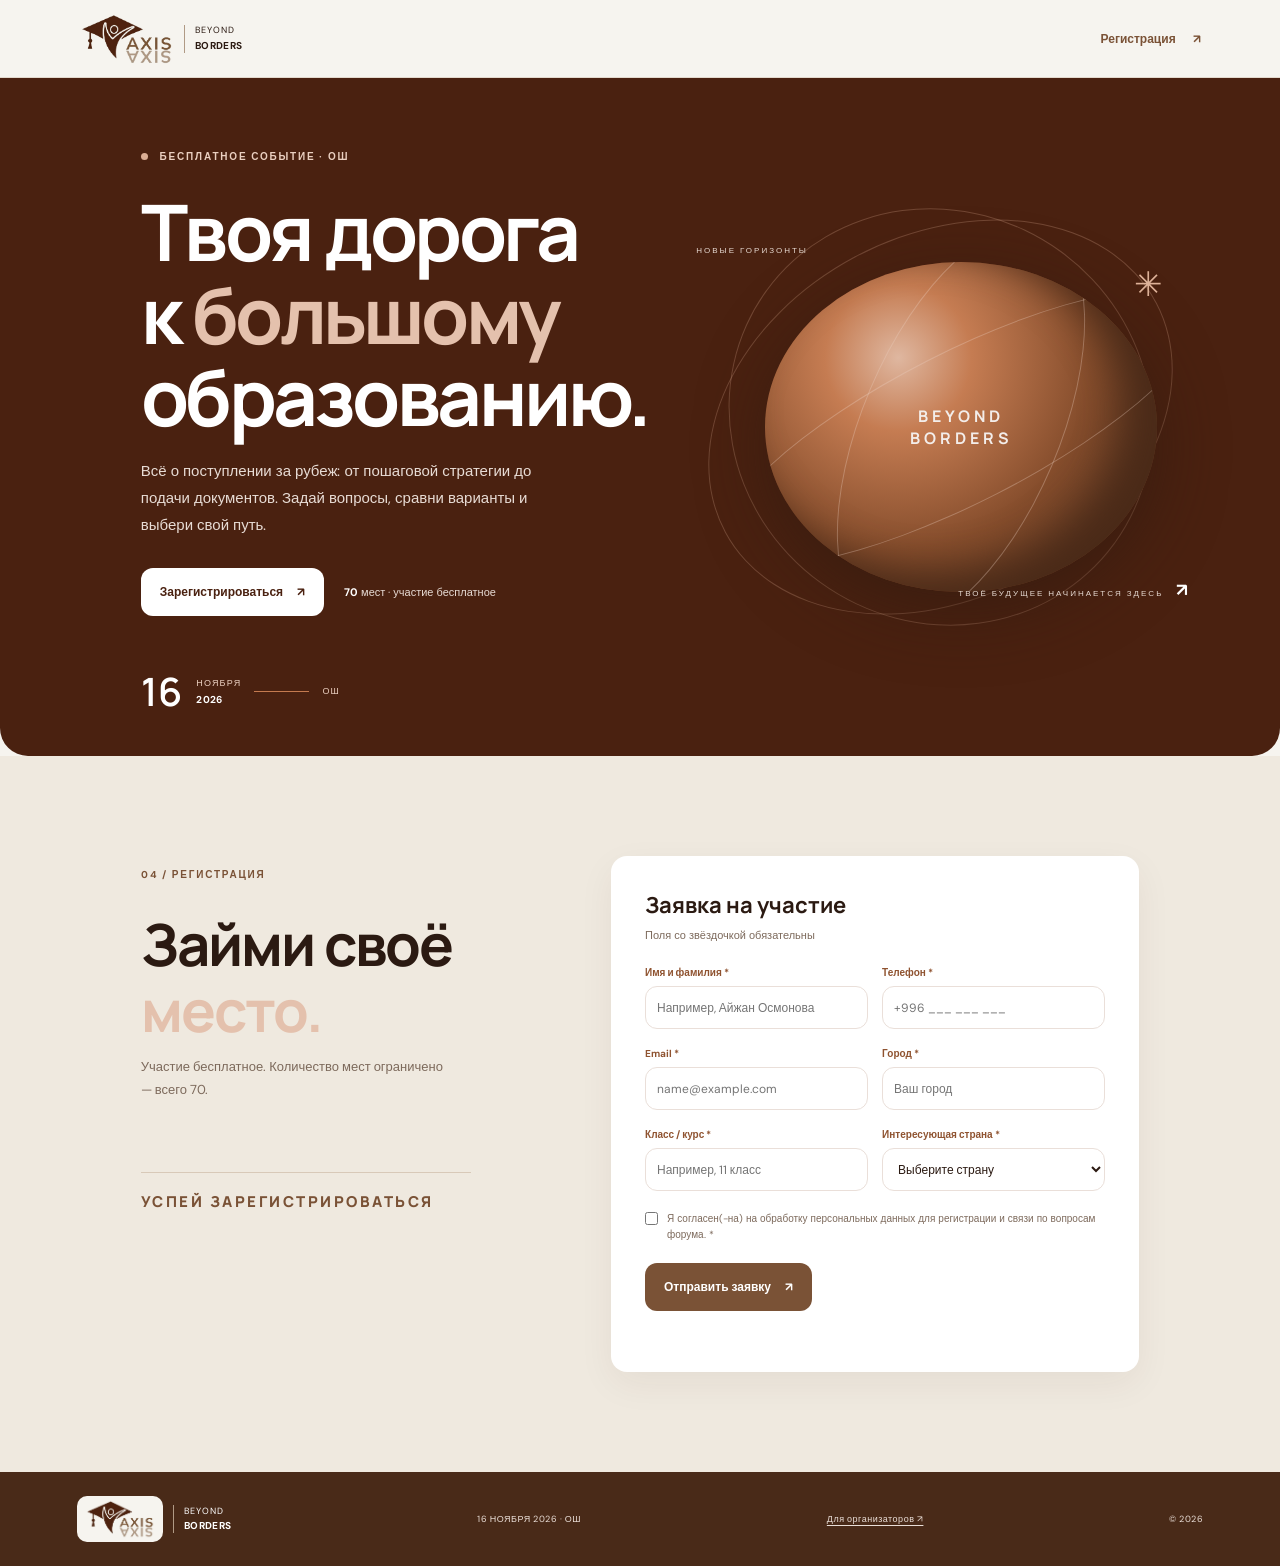
==== commit dcb703bc: "Modify event description in index.html Updated event description to remove venue details." ====
--- a/index.html
+++ b/index.html
@@ -2,13 +2,13 @@
 <html lang="ru">
 <head>
   <meta charset="utf-8"><meta name="viewport" content="width=device-width,initial-scale=1">
-  <meta name="theme-color" content="#f6f4ef"><meta name="description" content="Бесплатный форум BEYOND BORDERS — 16 Ноября 2026 года в Оше, Hotel Grand Chavo.">
+  <meta name="theme-color" content="#f6f4ef"><meta name="description" content="Бесплатный форум BEYOND BORDERS — 16 Ноября 2026 года в Оше.">
   <title>BEYOND BORDERS — форум AXIS — Ош, 16 Ноября 2026</title>
   <link rel="icon" href="logo.png"><link rel="stylesheet" href="style.css">
 </head>
 <body>
 <header class="topbar"><a class="brand" href="#home" aria-label="Главная"><img class="logo" src="logo.png" alt="AXIS"><span class="brand-rule"></span><span>BEYOND<br><b>BORDERS</b></span></a><a class="nav-cta" href="#register">Регистрация <span>↗</span></a></header>
 <main id="home">
-<section class="hero"><div class="hero-inner"><div class="eyebrow"><i></i> БЕСПЛАТНОЕ СОБЫТИЕ · ОШ</div><h1>Твоя дорога<br>к <em>большому</em><br>образованию.</h1><p class="hero-copy">Всё о поступлении за рубеж: от пошаговой стратегии до подачи документов. Задай вопросы, сравни варианты и выбери свой путь.</p><div class="hero-actions"><a class="button button-light" href="#register">Зарегистрироваться <span>↗</span></a><span class="seats"><b>70</b> мест · участие бесплатное</span></div><div class="hero-date"><span>16</span><span>НОЯБРЯ<br><b>2026</b></span><span class="date-line"></span><span>ОШ<br><b>Hotel Grand Chavo, конференц-зал,<br>ул. Курманжан датка, 280</b></span></div></div><div class="hero-art" aria-hidden="true"><div class="orbit orbit-one"></div><div class="orbit orbit-two"></div><div class="globe"><span>BEYOND<br>BORDERS</span></div><div class="art-label label-top">НОВЫЕ ГОРИЗОНТЫ</div><div class="art-label label-bottom">ТВОЁ БУДУЩЕЕ НАЧИНАЕТСЯ ЗДЕСЬ <b>↗</b></div><div class="art-cross">✳</div></div></section>
+<section class="hero"><div class="hero-inner"><div class="eyebrow"><i></i> БЕСПЛАТНОЕ СОБЫТИЕ · ОШ</div><h1>Твоя дорога<br>к <em>большому</em><br>образованию.</h1><p class="hero-copy">Всё о поступлении за рубеж: от пошаговой стратегии до подачи документов. Задай вопросы, сравни варианты и выбери свой путь.</p><div class="hero-actions"><a class="button button-light" href="#register">Зарегистрироваться <span>↗</span></a><span class="seats"><b>70</b> мест · участие бесплатное</span></div><div class="hero-date"><span>16</span><span>НОЯБРЯ<br><b>2026</b></span><span class="date-line"></span><span>ОШ</span></div></div><div class="hero-art" aria-hidden="true"><div class="orbit orbit-one"></div><div class="orbit orbit-two"></div><div class="globe"><span>BEYOND<br>BORDERS</span></div><div class="art-label label-top">НОВЫЕ ГОРИЗОНТЫ</div><div class="art-label label-bottom">ТВОЁ БУДУЩЕЕ НАЧИНАЕТСЯ ЗДЕСЬ <b>↗</b></div><div class="art-cross">✳</div></div></section>
 <section class="register section" id="register"><div class="register-copy"><div class="section-kicker">04 / РЕГИСТРАЦИЯ</div><h2>Займи своё<br><em>место.</em></h2><p>Участие бесплатное. Количество мест ограничено — всего 70.</p><div class="capacity"><b class="hurry">УСПЕЙ ЗАРЕГИСТРИРОВАТЬСЯ</b></div></div><form id="registrationForm" class="form-card"><h3>Заявка на участие</h3><p class="form-sub">Поля со звёздочкой обязательны</p><div class="form-grid"><label>Имя и фамилия *<input name="name" required autocomplete="name" placeholder="Например, Айжан Осмонова"></label><label>Телефон *<input name="phone" required type="tel" autocomplete="tel" placeholder="+996 ___ ___ ___"></label><label>Email *<input name="email" type="email" required autocomplete="email" placeholder="name@example.com"></label><label>Город *<input name="city" required autocomplete="address-level2" placeholder="Ваш город"></label><label>Класс / курс *<input name="grade" required placeholder="Например, 11 класс"></label><label>Интересующая страна *<select name="country" required><option value="" disabled selected>Выберите страну</option><option>Великобритания</option><option>Германия</option><option>Турция</option><option>Южная Корея</option><option>США</option><option>Канада</option><option>Япония</option><option>Китай</option><option>Другая страна</option><option>Пока не определился(-ась)</option></select></label></div><label class="consent"><input name="consent" type="checkbox" required><span>Я согласен(-на) на обработку персональных данных для регистрации и связи по вопросам форума. *</span></label><button class="button button-blue" type="submit">Отправить заявку <span>↗</span></button><p class="form-message" id="formMessage" role="status" aria-live="polite"></p></form></section>
-</main><footer><a class="brand footer-brand" href="#home"><img class="logo" src="logo.png" alt="AXIS"><span class="brand-rule"></span><span>BEYOND<br><b>BORDERS</b></span></a><span>25 ОКТЯБРЯ 2026 · ОШ</span><a href="organizers.html">Для организаторов ↗</a><span>© 2026</span></footer><script src="config.js"></script><script src="app.js"></script></body></html>
+</main><footer><a class="brand footer-brand" href="#home"><img class="logo" src="logo.png" alt="AXIS"><span class="brand-rule"></span><span>BEYOND<br><b>BORDERS</b></span></a><span>16 НОЯБРЯ 2026 · ОШ</span><a href="organizers.html">Для организаторов ↗</a><span>© 2026</span></footer><script src="config.js"></script><script src="app.js"></script></body></html>
